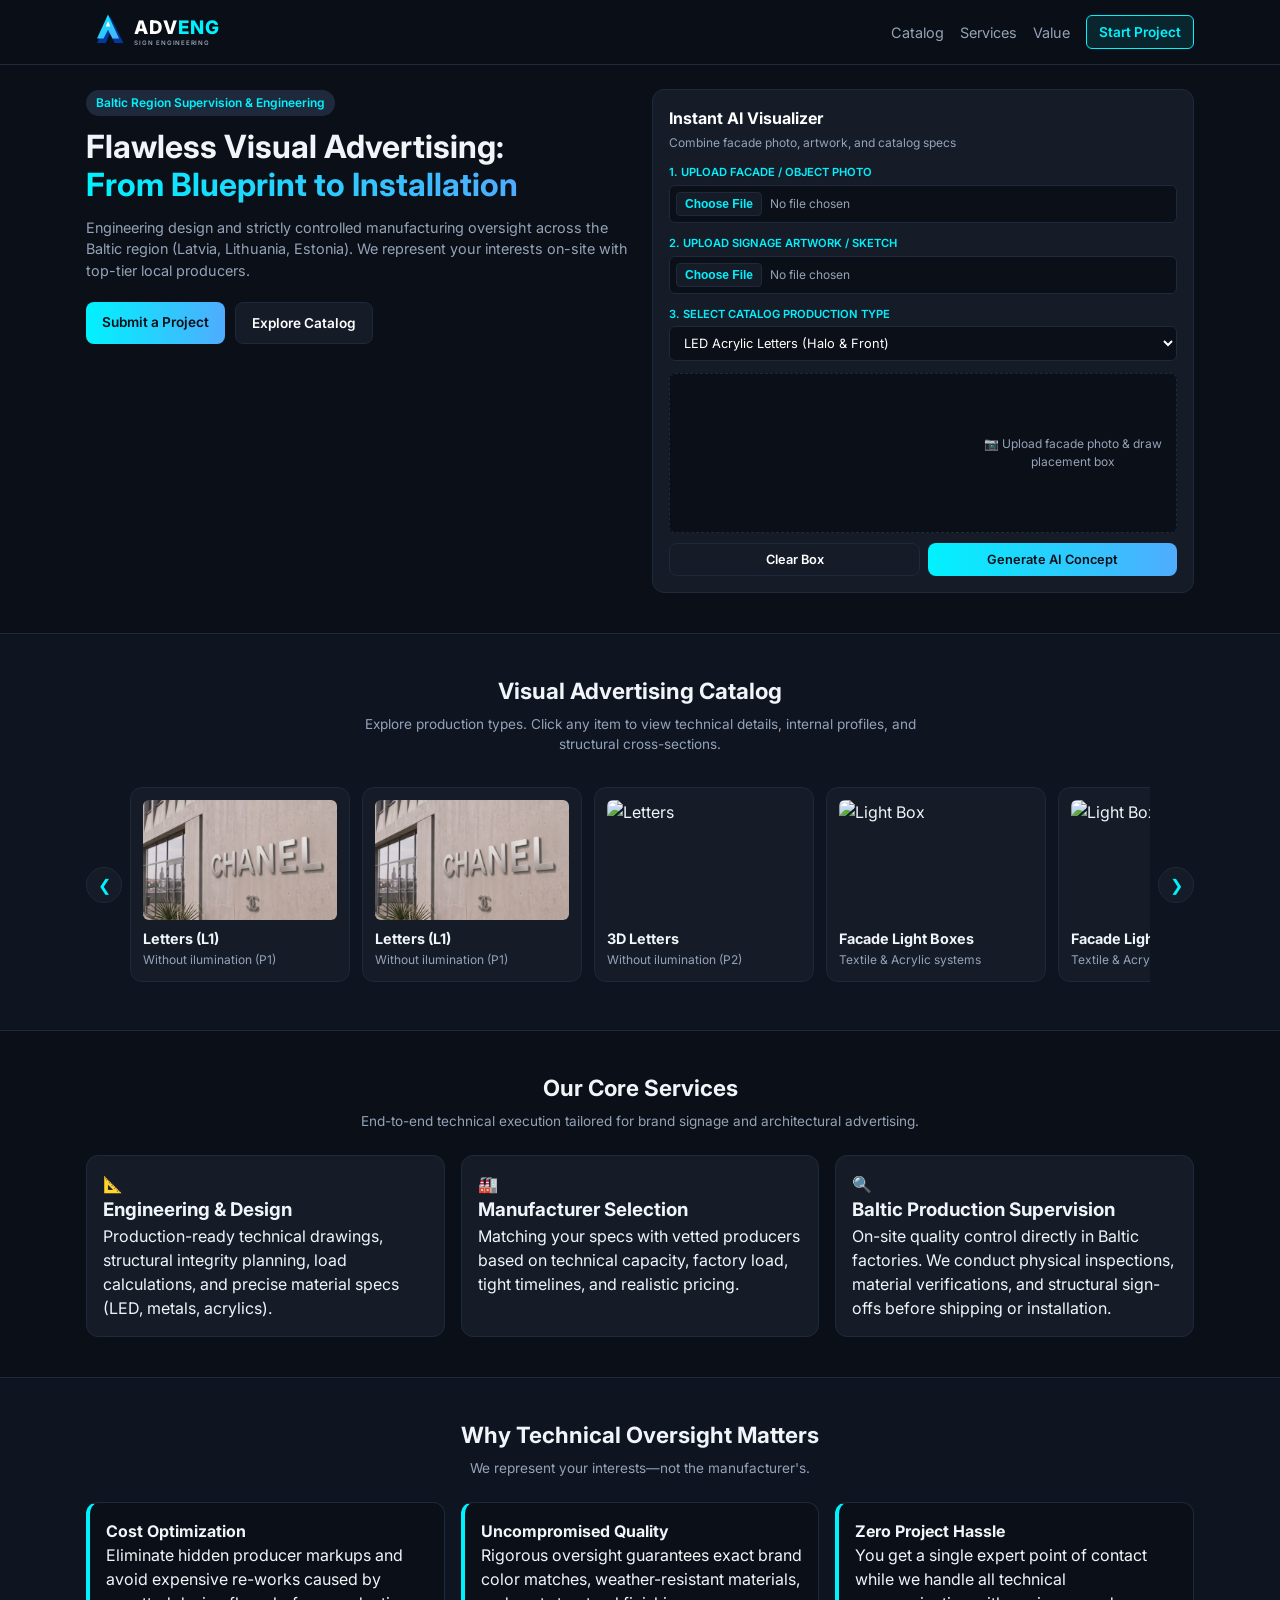
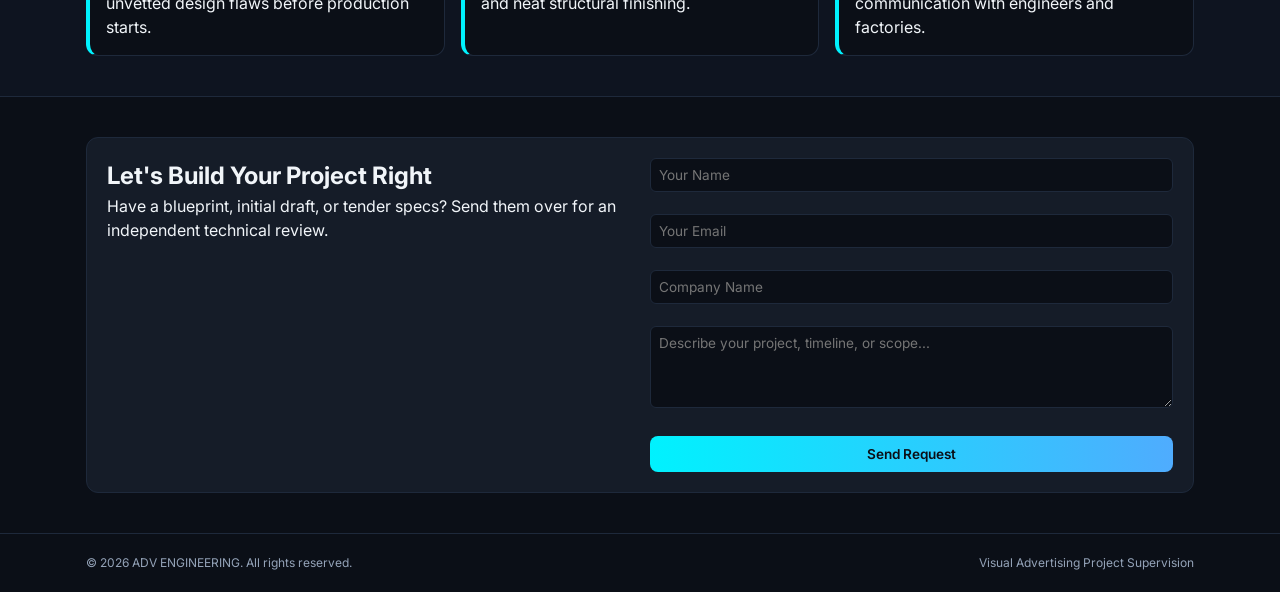
==== index.html @ 8a70a145 "Update index.html" ====
<!DOCTYPE html>
<html lang="en">
<head>
    <meta charset="UTF-8">
    <meta name="viewport" content="width=device-width, initial-scale=1.0">
    <title>Visual Advertising Engineering & Supervision</title>
    <link rel="stylesheet" href="style.css">
    <link rel="preconnect" href="https://fonts.googleapis.com">
    <link rel="preconnect" href="https://fonts.gstatic.com" crossorigin>
    <link href="https://fonts.googleapis.com/css2?family=Inter:wght@300;400;600;700&display=swap" rel="stylesheet">
</head>
<body>

    <!-- Navigation -->
    <nav class="navbar">
        <div class="container nav-container">
            
        <!-- logo --------------------------------------------------------------->    
<a href="#" class="logo-wrapper">
    <svg class="site-logo" viewBox="0 0 240 40" fill="none" xmlns="http://www.w3.org/2000/svg">
        <g class="logo-icon" transform="translate(4, 2)">
            <path d="M18 4L30 28H22L18 19L14 28H6L18 4Z" fill="#0055FF" opacity="0.6"/>
            <path d="M16 2L26 24H20L16 16L12 24H6L16 2Z" fill="url(#iso-grad)"/>
            <polygon points="16,8 18,13 14,13" fill="#FFFFFF"/>
        </g>
        <text x="44" y="22" fill="#FFFFFF" font-family="'Inter', sans-serif" font-weight="800" font-size="17" letter-spacing="1">
            ADV<tspan fill="#00F2FE">ENG</tspan>
        </text>
        <text x="44" y="32" fill="#94A3B8" font-family="'Inter', sans-serif" font-weight="600" font-size="5.6" letter-spacing="0.7">
            SIGN ENGINEERING
        </text>
        <defs>
            <linearGradient id="iso-grad" x1="6" y1="2" x2="26" y2="24" gradientUnits="userSpaceOnUse">
                <stop stop-color="#00F2FE"/>
                <stop offset="1" stop-color="#4FACFE"/>
            </linearGradient>
        </defs>
    </svg>
</a>

         <!-- logo --------------------------------------------------------------->        
            
            <ul class="nav-links">
                <li><a href="#catalog">Catalog</a></li>
                <li><a href="#services">Services</a></li>
                <li><a href="#value">Value</a></li>
                <li><a href="#contact" class="nav-btn">Start Project</a></li>
            </ul>
        </div>
    </nav>

    <!-- Hero Section -->
    <header class="hero">
        <div class="container hero-grid">
            <div class="hero-text">
                <span class="badge">Baltic Region Supervision & Engineering</span>
                <h1>Flawless Visual Advertising:<br><span>From Blueprint to Installation</span></h1>
                <p>Engineering design and strictly controlled manufacturing oversight across the Baltic region (Latvia, Lithuania, Estonia). We represent your interests on-site with top-tier local producers.</p>
                <div class="hero-actions">
                    <a href="#contact" class="btn btn-primary">Submit a Project</a>
                    <a href="#catalog" class="btn btn-secondary">Explore Catalog</a>
                </div>
            </div>

            <!-- AI VISUALIZATION BLOCK -->
            <div id="ai-generator" class="hero-ai-box">
                <div class="ai-box-header">
                    <h3>Instant AI Visualizer</h3>
                    <p>Combine facade photo, artwork, and catalog specs</p>
                </div>

                <div class="form-group">
                    <label>1. Upload Facade / Object Photo</label>
                    <input type="file" id="facadeInput" accept="image/*">
                </div>

                <div class="form-group">
                    <label>2. Upload Signage Artwork / Sketch</label>
                    <input type="file" id="artworkInput" accept="image/*">
                </div>

                <div class="form-group">
                    <label>3. Select Catalog Production Type</label>
                    <select id="signageTypeSelect" class="form-control">
                        <option value="LED Acrylic Letters (Halo & Front illuminated)">LED Acrylic Letters (Halo & Front)</option>
                        <option value="Pylon & Totem Signage (Heavy-duty outdoor steel structure)">Architectural Pylons & Totems</option>
                        <option value="Facade Light Boxes (Textile tension & Acrylic systems)">Facade Light Boxes</option>
                        <option value="Retail Branding & Premium Indoor Displays">Retail Branding Displays</option>
                    </select>
                </div>

                <div class="canvas-wrapper">
                    <canvas id="facadeCanvas"></canvas>
                    <div id="canvasPlaceholder" class="placeholder-text">
                        <span>📷 Upload facade photo & draw placement box</span>
                    </div>
                </div>

                <div class="canvas-actions">
                    <button class="btn btn-secondary btn-sm" onclick="clearCanvas()">Clear Box</button>
                    <button id="generateBtn" class="btn btn-primary btn-sm" onclick="generateVisualization()">Generate AI Concept</button>
                </div>
            </div>
        </div>
    </header>

    <!-- Modal for AI result preview -->
    <div id="aiResultModal" class="modal">
        <div class="modal-content" style="max-width: 600px; text-align: center;">
            <span class="close-modal" onclick="closeAiModal()">&times;</span>
            <h3>Generated AI Signage Concept</h3>
            <div class="modal-img-area" style="height: 320px; margin: 15px 0;">
                <img id="resultImage" src="" alt="AI Concept">
            </div>
            <div class="hero-actions" style="justify-content: center;">
                <a id="downloadBtn" href="#" download="signage-concept.png" class="btn btn-secondary">Download Image</a>
                <a href="#contact" class="btn btn-primary" onclick="closeAiModal()">Request Quote</a>
            </div>
        </div>
    </div>

    <!-- Catalog Section -->
    <section id="catalog" class="catalog-section">
        <div class="container">
            <div class="section-header">
                <h2>Visual Advertising Catalog</h2>
                <p>Explore production types. Click any item to view technical details, internal profiles, and structural cross-sections.</p>
            </div>

            <div class="catalog-carousel-wrapper">
                <button class="carousel-btn prev-btn" onclick="moveCatalog(-1)">&#10094;</button>
                
                <div class="catalog-track-container">
                    <div class="catalog-track" id="catalogTrack">
                        
 <!--L1_------------------------------->

                   <div class="catalog-card" onclick="openModal('Flat Letters', 'Paint coated aluminium/ stainless steel', 'prof/L1.svg', 'Details: Anodized aluminum snap frames, back-lit LED curtains with optical lenses, high-durability UV-printed backlits textiles.', 'prof/L1.glb')">
                            <div class="catalog-img-box">
                                <img src="prof/L1.webp" alt="Light Box">
                            </div>
                            <h3>Letters (L1)</h3>
                            <p>Without ilumination (P1)</p>
                        </div>
 <!--L2----------------------------->
<div class="catalog-card" onclick="openModal('3D letters', 'prof/L2.svg', '1.5..2mm aluminum/stainless steel front, 0.5..1.5mm sides, mounting angles', 'prof/L1.svg.', 'prof/L1.glb')">
                            <div class="catalog-img-box">
                                <img src="prof/L1.webp" alt="Light Box">
                            </div>
                            <h3>Letters (L1)</h3>
                            <p>Without ilumination (P1)</p>
                        </div>




                        <div class="catalog-card" onclick="openModal('3D letters', 'prof/L2.svg', '1.5..2mm aluminum/stainless steel front, 0.5..1.5mm sides, mounting angles.', 'prof/L2.">
                            <div class="catalog-img-box">
                                <img src="prof/L2" alt="Letters">
                            </div>
                            <h3>3D Letters</h3>
                            <p>Without ilumination (P2)</p>
                        </div>
 <!--L3------------------------------>

                        <div class="catalog-card" onclick="openModal('3D Backlit Letters', 'Aluminum/stainless steel front 1.5..2mm, sides 0.5..1.5mm, clear acrylic back 8mm, distancers.', .', 'https://images.unsplash.com/photo-1541888946425-d0fbb18f86f6?auto=format&fit=crop&w=600&q=80', 'Details: Anodized aluminum snap frames, back-lit LED curtains with optical lenses, high-durability UV-printed backlits textiles.', 'https://modelviewer.dev/shared-assets/models/NeilArmstrong.glb')">
                            <div class="catalog-img-box">
                                <img src="https://images.unsplash.com/photo-1541888946425-d0fbb18f86f6?auto=format&fit=crop&w=600&q=80" alt="Light Box">
                            </div>
                            <h3>Facade Light Boxes</h3>
                            <p>Textile & Acrylic systems</p>
                        </div>

 <!--L4------------------------------>
  <div class="catalog-card" onclick="openModal('Facade Light Boxes', 'Slim profile outdoor light boxes with seamless fabric tension.', 'https://images.unsplash.com/photo-1541888946425-d0fbb18f86f6?auto=format&fit=crop&w=600&q=80', 'Details: Anodized aluminum snap frames, back-lit LED curtains with optical lenses, high-durability UV-printed backlits textiles.', 'https://modelviewer.dev/shared-assets/models/NeilArmstrong.glb')">
                            <div class="catalog-img-box">
                                <img src="https://images.unsplash.com/photo-1541888946425-d0fbb18f86f6?auto=format&fit=crop&w=600&q=80" alt="Light Box">
                            </div>
                            <h3>Facade Light Boxes</h3>
                            <p>Textile & Acrylic systems</p>
                        </div>

 <!--P5------------------------------>
  <div class="catalog-card" onclick="openModal('Facade Light Boxes', 'Slim profile outdoor light boxes with seamless fabric tension.', 'https://images.unsplash.com/photo-1541888946425-d0fbb18f86f6?auto=format&fit=crop&w=600&q=80', 'Details: Anodized aluminum snap frames, back-lit LED curtains with optical lenses, high-durability UV-printed backlits textiles.', 'https://modelviewer.dev/shared-assets/models/NeilArmstrong.glb')">
                            <div class="catalog-img-box">
                                <img src="https://images.unsplash.com/photo-1541888946425-d0fbb18f86f6?auto=format&fit=crop&w=600&q=80" alt="Light Box">
                            </div>
                            <h3>Facade Light Boxes</h3>
                            <p>Textile & Acrylic systems</p>
                        </div>

 <!--P6------------------------------>
  <div class="catalog-card" onclick="openModal('Facade Light Boxes', 'Slim profile outdoor light boxes with seamless fabric tension.', 'https://images.unsplash.com/photo-1541888946425-d0fbb18f86f6?auto=format&fit=crop&w=600&q=80', 'Details: Anodized aluminum snap frames, back-lit LED curtains with optical lenses, high-durability UV-printed backlits textiles.', 'https://modelviewer.dev/shared-assets/models/NeilArmstrong.glb')">
                            <div class="catalog-img-box">
                                <img src="https://images.unsplash.com/photo-1541888946425-d0fbb18f86f6?auto=format&fit=crop&w=600&q=80" alt="Light Box">
                            </div>
                            <h3>Facade Light Boxes</h3>
                            <p>Textile & Acrylic systems</p>
                        </div>

 <!--P7----------------------------->
  <div class="catalog-card" onclick="openModal('Facade Light Boxes', 'Slim profile outdoor light boxes with seamless fabric tension.', 'https://images.unsplash.com/photo-1541888946425-d0fbb18f86f6?auto=format&fit=crop&w=600&q=80', 'Details: Anodized aluminum snap frames, back-lit LED curtains with optical lenses, high-durability UV-printed backlits textiles.', 'https://modelviewer.dev/shared-assets/models/NeilArmstrong.glb')">
                            <div class="catalog-img-box">
                                <img src="https://images.unsplash.com/photo-1541888946425-d0fbb18f86f6?auto=format&fit=crop&w=600&q=80" alt="Light Box">
                            </div>
                            <h3>Facade Light Boxes</h3>
                            <p>Textile & Acrylic systems</p>
                        </div>
 <!--B1------------------------------>
  <div class="catalog-card" onclick="openModal('Facade Light Boxes', 'Slim profile outdoor light boxes with seamless fabric tension.', 'https://images.unsplash.com/photo-1541888946425-d0fbb18f86f6?auto=format&fit=crop&w=600&q=80', 'Details: Anodized aluminum snap frames, back-lit LED curtains with optical lenses, high-durability UV-printed backlits textiles.', 'https://modelviewer.dev/shared-assets/models/NeilArmstrong.glb')">
                            <div class="catalog-img-box">
                                <img src="https://images.unsplash.com/photo-1541888946425-d0fbb18f86f6?auto=format&fit=crop&w=600&q=80" alt="Light Box">
                            </div>
                            <h3>Facade Light Boxes</h3>
                            <p>Textile & Acrylic systems</p>
                        </div>
 <!--B2------------------------------->


 <!--B3------------------------------->

 <!--B4------------------------------>


 <!--T1------------------------------->
  <div class="catalog-card" onclick="openModal('Facade Light Boxes', 'Slim profile outdoor light boxes with seamless fabric tension.', 'https://images.unsplash.com/photo-1541888946425-d0fbb18f86f6?auto=format&fit=crop&w=600&q=80', 'Details: Anodized aluminum snap frames, back-lit LED curtains with optical lenses, high-durability UV-printed backlits textiles.', 'https://modelviewer.dev/shared-assets/models/NeilArmstrong.glb')">
                            <div class="catalog-img-box">
                                <img src="https://images.unsplash.com/photo-1541888946425-d0fbb18f86f6?auto=format&fit=crop&w=600&q=80" alt="Light Box">
                            </div>
                            <h3>Facade Light Boxes</h3>
                            <p>Textile & Acrylic systems</p>
                        </div>
 <!--T2------------------------------>

 <!--T3------------------------------>




                    </div>
                </div>

                <button class="carousel-btn next-btn" onclick="moveCatalog(1)">&#10095;</button>
            </div>
        </div>
    </section>

    <!-- Modal for Catalog Specifications --
    <div id="catalogModal" class="modal">
        <div class="modal-content">
            <span class="close-modal" onclick="closeModal()">&times;</span>
            
            <div class="modal-grid">
                <div class="modal-img-area">
                    <img id="modalImg" src="" alt="Technical Section">
                    <span class="modal-badge">Technical Cross-Section & Spec</span>
                </div>
                <div class="modal-info-area">
                    <h3 id="modalTitle">Title</h3>
                    <p id="modalSubtitle" class="modal-sub">Subtitle</p>
                    <hr class="modal-divider">
                    <h4>Engineering Specifications:</h4>
                    <p id="modalDescription">Description text...</p>
                    
                    <div class="modal-action-buttons">
                        <a href="#contact" class="btn btn-primary" onclick="closeModal()">Request Similar Project</a>
                        <a id="modal3dBtn" href="#" target="_blank" class="btn btn-secondary btn-3d">3D View 3D Model</a>
                        <button class="btn btn-secondary" onclick="useInVisualizer()">⚡ Use in Visualizer</button>
                    </div>
                </div>
            </div>
        </div>
    </div>
    
<!-- Modal for Catalog Specifications -->
    <div id="catalogModal" class="modal">
        <div class="modal-content">
            <span class="close-modal" onclick="closeModal()">&times;</span>
            
            <div class="modal-grid">
         <div class="modal-img-area">
    <!-- 2D Rasējums -->
    <img id="modalImg" src="" alt="Technical Section">
    
    <!-- 3D Skatītājs (Iframe) - sākumā paslēpts -->
    <iframe id="modal3dViewer" src="" frameborder="0"></iframe>

    <!-- Pārslēgšanās poga -->
    <button id="modalToggleViewBtn" class="modal-img-btn" onclick="toggleView()">3D View</button>
</div>
                <div class="modal-info-area">
                    <h3 id="modalTitle">Title</h3>
                    <p id="modalSubtitle" class="modal-sub">Subtitle</p>
                    <hr class="modal-divider">
                    <h4>Engineering Specifications:</h4>
                    <p id="modalDescription">Description text...</p>
                    
                    <div class="modal-action-buttons">
                        <a href="#contact" class="btn btn-primary" onclick="closeModal()">Request Similar Project</a>
                        <!-- Vecā 3D View poga no šejienes ir izdzēsta -->
                        <button class="btn btn-secondary" onclick="useInVisualizer()">⚡ Use in Visualizer</button>
                    </div>
                </div>
            </div>
        </div>
    </div>

    

    <!-- Services Section -->
    <section id="services" class="services">
        <div class="container">
            <div class="section-header">
                <h2>Our Core Services</h2>
                <p>End-to-end technical execution tailored for brand signage and architectural advertising.</p>
            </div>
            <div class="grid">
                <div class="card">
                    <div class="card-icon">📐</div>
                    <h3>Engineering & Design</h3>
                    <p>Production-ready technical drawings, structural integrity planning, load calculations, and precise material specs (LED, metals, acrylics).</p>
                </div>
                <div class="card">
                    <div class="card-icon">🏭</div>
                    <h3>Manufacturer Selection</h3>
                    <p>Matching your specs with vetted producers based on technical capacity, factory load, tight timelines, and realistic pricing.</p>
                </div>
                <div class="card">
                    <div class="card-icon">🔍</div>
                    <h3>Baltic Production Supervision</h3>
                    <p>On-site quality control directly in Baltic factories. We conduct physical inspections, material verifications, and structural sign-offs before shipping or installation.</p>
                </div>
            </div>
        </div>
    </section>

    <!-- Value Section -->
    <section id="value" class="value">
        <div class="container">
            <div class="section-header">
                <h2>Why Technical Oversight Matters</h2>
                <p>We represent your interests—not the manufacturer's.</p>
            </div>
            <div class="value-grid">
                <div class="value-card">
                    <h4>Cost Optimization</h4>
                    <p>Eliminate hidden producer markups and avoid expensive re-works caused by unvetted design flaws before production starts.</p>
                </div>
                <div class="value-card">
                    <h4>Uncompromised Quality</h4>
                    <p>Rigorous oversight guarantees exact brand color matches, weather-resistant materials, and neat structural finishing.</p>
                </div>
                <div class="value-card">
                    <h4>Zero Project Hassle</h4>
                    <p>You get a single expert point of contact while we handle all technical communication with engineers and factories.</p>
                </div>
            </div>
        </div>
    </section>

    <!-- Contact Section -->
    <section id="contact" class="contact">
        <div class="container">
            <div class="contact-box">
                <div class="contact-info">
                    <h2>Let's Build Your Project Right</h2>
                    <p>Have a blueprint, initial draft, or tender specs? Send them over for an independent technical review.</p>
                </div>
                <form action="https://formspree.io/f/YOUR_FORM_ID" method="POST" class="form">
                    <div class="form-group">
                        <input type="text" name="name" placeholder="Your Name" required>
                    </div>
                    <div class="form-group">
                        <input type="email" name="email" placeholder="Your Email" required>
                    </div>
                    <div class="form-group">
                        <input type="text" name="company" placeholder="Company Name">
                    </div>
                    <div class="form-group">
                        <textarea name="message" rows="4" placeholder="Describe your project, timeline, or scope..." required></textarea>
                    </div>
                    <button type="submit" class="btn btn-primary btn-full">Send Request</button>
                </form>
            </div>
        </div>
    </section>

    <footer>
        <div class="container footer-content">
            <p>&copy; 2026 ADV ENGINEERING. All rights reserved.</p>
            <p>Visual Advertising Project Supervision</p>
        </div>
    </footer>

    <script src="script.js"></script>
</body>
</html>
---- style.css ----
:root {
    --bg-main: #0b0f17;
    --bg-card: #151c28;
    --bg-light: #f8fafc;
    --accent: #00f2fe;
    --accent-hover: #4facfe;
    --text-main: #f1f5f9;
    --text-muted: #94a3b8;
    --border: #1e293b;
    --radius: 12px;
}

/* 1. Droša globālā bāze pret pārtēriņu */
*, *::before, *::after {
    margin: 0;
    padding: 0;
    box-sizing: border-box;
    font-family: 'Inter', -apple-system, sans-serif;
}

html, body {
    width: 100%;
    max-width: 100vw;
    overflow-x: hidden;
    background-color: var(--bg-main);
    color: var(--text-main);
    line-height: 1.5;
}

.container {
    width: 100%;
    max-width: 1140px;
    margin: 0 auto;
    padding: 0 16px;
    box-sizing: border-box;
}

/* 2. Navigācija */
/* Navigācija (Droša pret izspiešanu) */
.navbar {
    background: rgba(11, 15, 23, 0.95);
    backdrop-filter: blur(10px);
    position: sticky;
    top: 0;
    z-index: 100;
    border-bottom: 1px solid var(--border);
    padding: 10px 0;
    width: 100%;
    box-sizing: border-box;
}

.nav-container {
    display: flex;
    justify-content: space-between;
    align-items: center;
    gap: 8px;
    width: 100%;
    box-sizing: border-box;
}

.logo-wrapper {
    display: flex;
    align-items: center;
    text-decoration: none;
    min-width: 0; /* Neļauj bērnu SVG izspiest rāmi */
    flex-shrink: 1;
}

/* Pamatstils datoram (palielināts) */
.site-logo {
    height: 44px; /* Palielināts datora versijai */
    max-width: 100%;
    width: auto;
    display: block;
}

/* Navigācijas saites un poga */
.nav-links {
    display: flex;
    list-style: none;
    align-items: center;
    gap: 16px;
    flex-shrink: 0;
}

.nav-links a {
    color: var(--text-muted);
    text-decoration: none;
    font-size: 0.9rem;
}

.nav-links .nav-btn {
    background: rgba(0, 242, 254, 0.1);
    color: var(--accent);
    padding: 6px 12px;
    border-radius: 6px;
    border: 1px solid var(--accent);
    white-space: nowrap;
    font-weight: 600;
    font-size: 0.85rem;
    display: inline-block;
}

/* MOBILĀS VERSIJAS PIELĀGOJUMS NAVIGĀCIJAI (Zem 900px) */
@media (max-width: 900px) {
    .site-logo {
        height: 38px;
    }
    .nav-links a:not(.nav-btn) {
        display: none; 
    }
}

.nav-links {
    display: flex;
    list-style: none;
    align-items: center;
    gap: 16px;
}

.nav-links a {
    color: var(--text-muted);
    text-decoration: none;
    font-size: 0.9rem;
}

.nav-links .nav-btn {
    background: rgba(0, 242, 254, 0.1);
    color: var(--accent);
    padding: 6px 12px;
    border-radius: 6px;
    border: 1px solid var(--accent);
    white-space: nowrap;
    font-weight: 600;
    font-size: 0.85rem;
}

/* 3. Hero Sekcija */
.hero {
    padding: 24px 0 40px;
    width: 100%;
}

.hero-grid {
    display: grid;
    grid-template-columns: 1fr 1fr;
    gap: 24px;
    width: 100%;
}

.badge {
    background: var(--border);
    color: var(--accent);
    padding: 4px 10px;
    border-radius: 20px;
    font-size: 0.75rem;
    font-weight: 600;
    display: inline-block;
    margin-bottom: 12px;
    max-width: 100%;
    word-break: break-word;
}

.hero-text {
    width: 100%;
    min-width: 0;
}

.hero-text h1 {
    font-size: 2rem;
    line-height: 1.2;
    font-weight: 700;
    margin-bottom: 12px;
    word-wrap: break-word;
}

.hero-text h1 span {
    background: linear-gradient(90deg, #00f2fe 0%, #4facfe 100%);
    -webkit-background-clip: text;
    -webkit-text-fill-color: transparent;
}

.hero-text p {
    font-size: 0.9rem;
    color: var(--text-muted);
    margin-bottom: 20px;
    word-wrap: break-word;
}

.hero-actions {
    display: flex;
    gap: 10px;
    flex-wrap: wrap;
    width: 100%;
}

.btn {
    padding: 10px 16px;
    border-radius: 8px;
    font-weight: 600;
    text-decoration: none;
    cursor: pointer;
    border: none;
    text-align: center;
    font-size: 0.85rem;
    box-sizing: border-box;
}

.btn-sm {
    padding: 8px 12px;
    font-size: 0.8rem;
}

.btn-primary {
    background: linear-gradient(90deg, #00f2fe 0%, #4facfe 100%);
    color: var(--bg-main);
}

.btn-secondary {
    background: var(--bg-card);
    color: #fff;
    border: 1px solid var(--border);
}

/* 4. AI Visualizer Bloks */
.hero-ai-box {
    background: var(--bg-card);
    border: 1px solid var(--border);
    border-radius: var(--radius);
    padding: 16px;
    width: 100%;
    min-width: 0;
    box-sizing: border-box;
}

.ai-box-header h3 {
    font-size: 1rem;
    margin-bottom: 4px;
    color: #fff;
}

.ai-box-header p {
    font-size: 0.75rem;
    color: var(--text-muted);
    margin-bottom: 12px;
}

.form-group {
    margin-bottom: 12px;
    width: 100%;
}

.form-group label {
    display: block;
    font-size: 0.7rem;
    text-transform: uppercase;
    color: var(--accent);
    margin-bottom: 4px;
    font-weight: 600;
}

.form-control, .form-group select {
    width: 100%;
    padding: 8px 10px;
    background: var(--bg-main);
    border: 1px solid var(--border);
    border-radius: 6px;
    color: #fff;
    font-size: 0.8rem;
    box-sizing: border-box;
}

.form-group input[type="file"] {
    width: 100%;
    padding: 6px;
    background: var(--bg-main);
    border: 1px solid var(--border);
    border-radius: 6px;
    color: var(--text-muted);
    font-size: 0.75rem;
    box-sizing: border-box;
}

.form-group input[type="file"]::file-selector-button {
    background: var(--bg-card);
    color: var(--accent);
    border: 1px solid var(--border);
    padding: 4px 8px;
    border-radius: 4px;
    cursor: pointer;
    font-size: 0.75rem;
    font-weight: 600;
    margin-right: 8px;
}

.canvas-wrapper {
    width: 100%;
    height: 160px;
    background: var(--bg-main);
    border: 1px dashed var(--border);
    border-radius: 6px;
    position: relative;
    overflow: hidden;
    display: flex;
    align-items: center;
    justify-content: center;
    margin-top: 8px;
}

#facadeCanvas {
    max-width: 100%;
    max-height: 100%;
}

.placeholder-text {
    color: var(--text-muted);
    font-size: 0.75rem;
    text-align: center;
    padding: 8px;
}

.canvas-actions {
    display: flex;
    justify-content: space-between;
    gap: 8px;
    margin-top: 10px;
    width: 100%;
}

.canvas-actions .btn {
    flex: 1;
}

/* 5. Katalogu Sekcija */
.catalog-section {
    padding: 40px 0;
    background: #0e1420;
    border-top: 1px solid var(--border);
    border-bottom: 1px solid var(--border);
    width: 100%;
}

.catalog-carousel-wrapper {
    position: relative;
    display: flex;
    align-items: center;
    width: 100%;
}

.catalog-track-container {
    overflow-x: auto;
    scroll-behavior: smooth;
    -webkit-overflow-scrolling: touch;
    width: 100%;
    padding: 8px 0;
}

.catalog-track-container::-webkit-scrollbar {
    display: none;
}

.catalog-track {
    display: flex;
    gap: 12px;
    width: max-content;
    transition: transform 0.4s ease-in-out;
}

.catalog-card {
    width: 220px;
    min-width: 220px;
    background: var(--bg-card);
    border: 1px solid var(--border);
    border-radius: var(--radius);
    padding: 12px;
    box-sizing: border-box;
    cursor: pointer;
}

.catalog-img-box {
    width: 100%;
    height: 120px;
    border-radius: 6px;
    overflow: hidden;
    margin-bottom: 8px;
}

.catalog-img-box img {
    width: 100%;
    height: 100%;
    object-fit: cover;
}

.catalog-card h3 {
    font-size: 0.9rem;
    margin-bottom: 2px;
}

.catalog-card p {
    color: var(--text-muted);
    font-size: 0.75rem;
}

.carousel-btn {
    background: var(--bg-card);
    color: var(--accent);
    border: 1px solid var(--border);
    width: 36px;
    height: 36px;
    border-radius: 50%;
    font-size: 1rem;
    cursor: pointer;
    flex-shrink: 0;
    display: flex;
    align-items: center;
    justify-content: center;
}

.prev-btn { margin-right: 8px; }
.next-btn { margin-left: 8px; }

/* 6. Modālie Logi (Palielināts izmērs) *
.modal {
    display: none;
    position: fixed;
    z-index: 1000;
    left: 0;
    top: 0;
    width: 100%;
    height: 100%;
    background-color: rgba(11, 15, 23, 0.9);
    backdrop-filter: blur(8px);
    align-items: center;
    justify-content: center;
    padding: 16px;
}

.modal-content {
    background: var(--bg-card);
    border: 1px solid var(--border);
    border-radius: var(--radius);
    max-width: 1100px;
    width: 95%;
    max-height: 90vh;
    overflow-y: auto;
    padding: 32px;
    position: relative;
    box-sizing: border-box;
}

.close-modal {
    position: absolute;
    top: 14px;
    right: 18px;
    font-size: 2rem;
    color: var(--text-muted);
    cursor: pointer;
}

.modal-grid {
    display: grid;
    grid-template-columns: 1.1fr 0.9fr;
    gap: 32px;
    align-items: center;
}

.modal-img-area {
    position: relative;
    border-radius: var(--radius);
    overflow: hidden;
    border: 1px solid var(--border);
    height: 380px;
    width: 100%;
}

.modal-img-area img {
    width: 100%;
    height: 100%;
    object-fit: cover;
}

.modal-badge {
    position: absolute;
    bottom: 12px;
    left: 12px;
    background: rgba(11, 15, 23, 0.9);
    color: var(--accent);
    padding: 6px 12px;
    border-radius: 4px;
    font-size: 0.75rem;
    font-family: monospace;
    border: 1px solid var(--border);
}

.modal-info-area h3 { font-size: 1.6rem; margin-bottom: 6px; }
.modal-sub { color: var(--accent); font-size: 0.95rem; margin-bottom: 16px; }
.modal-divider { border: none; height: 1px; background: var(--border); margin: 16px 0; }
.modal-info-area p#modalDescription { color: var(--text-muted); font-size: 0.9rem; line-height: 1.6; }

.modal-action-buttons {
    display: flex;
    flex-wrap: wrap;
    gap: 10px;
    margin-top: 24px;
}

.btn-3d {
    border-color: #00f2fe;
    color: #00f2fe;
}
/* 6. Modālie Logi (Palielināts izmērs) */
.modal {
    display: none;
    position: fixed;
    z-index: 1000;
    left: 0;
    top: 0;
    width: 100%;
    height: 100%;
    background-color: rgba(11, 15, 23, 0.9);
    backdrop-filter: blur(8px);
    align-items: center;
    justify-content: center;
    padding: 16px;
}

.modal-content {
    background: var(--bg-card);
    border: 1px solid var(--border);
    border-radius: var(--radius);
    max-width: 1100px;
    width: 95%;
    max-height: 90vh;
    overflow-y: auto;
    padding: 32px;
    position: relative;
    box-sizing: border-box;
}

.close-modal {
    position: absolute;
    top: 14px;
    right: 18px;
    font-size: 2rem;
    color: var(--text-muted);
    cursor: pointer;
    z-index: 20; /* Nodrošina, ka X poga ir virs rasējuma un 3D loga */
    line-height: 1; /* Noņem lieko neredzamo augstumu burtam */
}

.modal-grid {
    display: grid;
    grid-template-columns: 1.1fr 0.9fr;
    gap: 32px;
    align-items: center;
}

.modal-img-area {
    position: relative;
    border-radius: var(--radius);
    background: var(--bg-main);
    border: 1px solid var(--border);
    width: 100%;
    aspect-ratio: 140 / 100;
    height: auto; 
    padding: 4px; /* Samazināta maliņa */
    display: flex;
    align-items: center;
    justify-content: center;
    box-sizing: border-box;
    overflow: hidden;
}

.modal-img-area img {
    width: 100%;
    height: 100%;
    object-fit: contain;
}
#modal3dViewer {
    position: absolute;
    top: 0;
    left: 0;
    width: 100%;
    height: 100%;
    border: none;
    display: none; /* Sākumā slēpts */
    z-index: 5;
    background: var(--bg-main);
}

/* Nodrošinām, ka poga vienmēr atrodas virs 3D modeļa, lai to var nospiest */
.modal-img-btn {
    z-index: 10;
}


/* Jaunā 3D View poga rasējuma stūrī (kā saite) */
.modal-img-btn {
    position: absolute;
    bottom: 8px;
    right: 8px;
    background: var(--bg-main); /* 100% ciets, necaurspīdīgs fons */
    color: var(--accent);
    padding: 6px 14px;
    border-radius: 6px;
    font-size: 0.8rem;
    font-weight: 600;
    font-family: inherit;
    border: 1px solid var(--accent);
    cursor: pointer;
    transition: all 0.3s ease;
    text-decoration: none;
    display: inline-block;
}

/* Neona spīdums TIKAI ierīcēm ar peli (Datoriem) */
@media (hover: hover) {
    .modal-img-btn:hover {
        background: var(--bg-main);
        color: #ffffff;
        border-color: #ffffff;
        box-shadow: 0 0 12px rgba(0, 242, 254, 0.6), inset 0 0 6px rgba(0, 242, 254, 0.2); 
        text-shadow: 0 0 8px rgba(0, 242, 254, 0.6);
    }
}

/* Īss pieskāriena efekts Mobilajiem telefoniem (Tikai klikšķa brīdī) */
.modal-img-btn:active {
    background: rgba(0, 242, 254, 0.15);
    border-color: #ffffff;
    color: #ffffff;
    box-shadow: 0 0 8px rgba(0, 242, 254, 0.4);
}

.modal-info-area h3 { 
    font-size: 1.6rem; 
    margin-bottom: 6px; 
}

.modal-sub { 
    color: var(--accent); 
    font-size: 0.95rem; 
    margin-bottom: 16px; 
}

.modal-divider { 
    border: none; 
    height: 1px; 
    background: var(--border); 
    margin: 16px 0; 
}

.modal-info-area p#modalDescription { 
    color: var(--text-muted); 
    font-size: 0.9rem; 
    line-height: 1.6; 
}

.modal-action-buttons {
    display: flex;
    flex-wrap: wrap;
    gap: 10px;
    margin-top: 24px;
}


/* 7. Pārējās Sekcijas & Mobile Responsive Rules */
.services, .value, .contact { padding: 40px 0; width: 100%; }
.value { background: #0e1420; border-top: 1px solid var(--border); border-bottom: 1px solid var(--border); }
.section-header { text-align: center; max-width: 600px; margin: 0 auto 24px; }
.section-header h2 { font-size: 1.4rem; margin-bottom: 6px; }
.section-header p { color: var(--text-muted); font-size: 0.85rem; }

.grid, .value-grid { 
    display: grid; 
    grid-template-columns: repeat(auto-fit, minmax(240px, 1fr)); 
    gap: 16px; 
    width: 100%;
}

.card, .value-card { 
    background: var(--bg-card); 
    padding: 16px; 
    border-radius: var(--radius); 
    border: 1px solid var(--border); 
}

.value-card { background: var(--bg-main); border-left: 4px solid var(--accent); }

.contact-box { 
    background: var(--bg-card); 
    border: 1px solid var(--border); 
    border-radius: var(--radius); 
    padding: 20px; 
    display: grid; 
    grid-template-columns: 1fr 1fr; 
    gap: 20px; 
}

.form { display: flex; flex-direction: column; gap: 10px; width: 100%; }
.form-group input, .form-group textarea { width: 100%; padding: 8px; background: var(--bg-main); border: 1px solid var(--border); border-radius: 6px; color: #fff; font-size: 0.85rem; }

footer { padding: 20px 0; border-top: 1px solid var(--border); color: var(--text-muted); font-size: 0.75rem; }
.footer-content { display: flex; justify-content: space-between; }

@media (max-width: 900px) {
    .nav-links a:not(.nav-btn) { display: none; }
    .hero-grid { grid-template-columns: 1fr; gap: 20px; }
    .hero-text h1 { font-size: 1.5rem; }
    .hero-actions { flex-direction: column; }
    .hero-actions .btn { width: 100%; }
    .carousel-btn { display: none; }
    .modal-grid { grid-template-columns: 1fr; }
    .modal-img-area { height: 200px; }
    .contact-box { grid-template-columns: 1fr; }
    .footer-content { flex-direction: column; gap: 6px; text-align: center; }
    .modal-content {padding: 44px 16px 24px 16px; /* Iedodam 44px atstarpi augšā, lai X poga elpotu */ }
    .close-modal {
        top: 8px;
        right: 12px;}
    .modal-img-area { height: auto; /* Pārliecināmies, ka saglabājas jaunā 140:100 proporcija */}
}
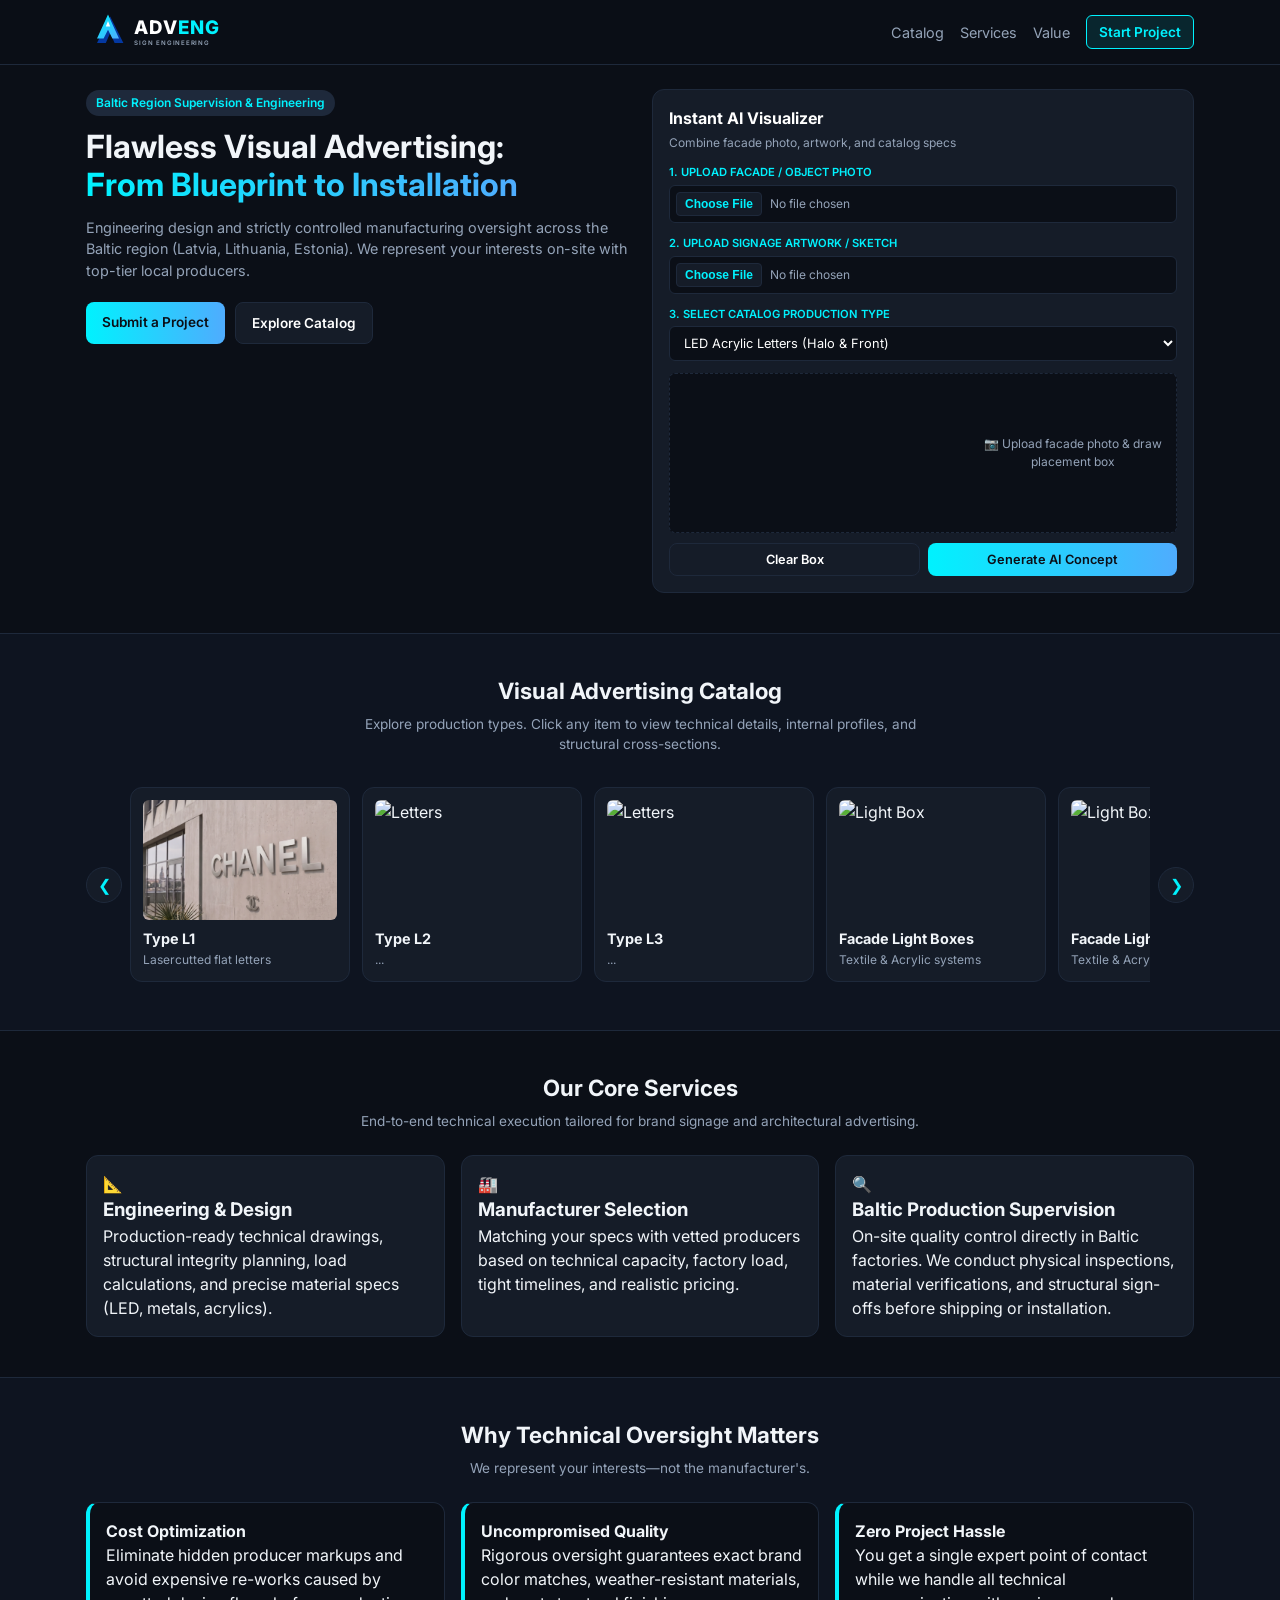
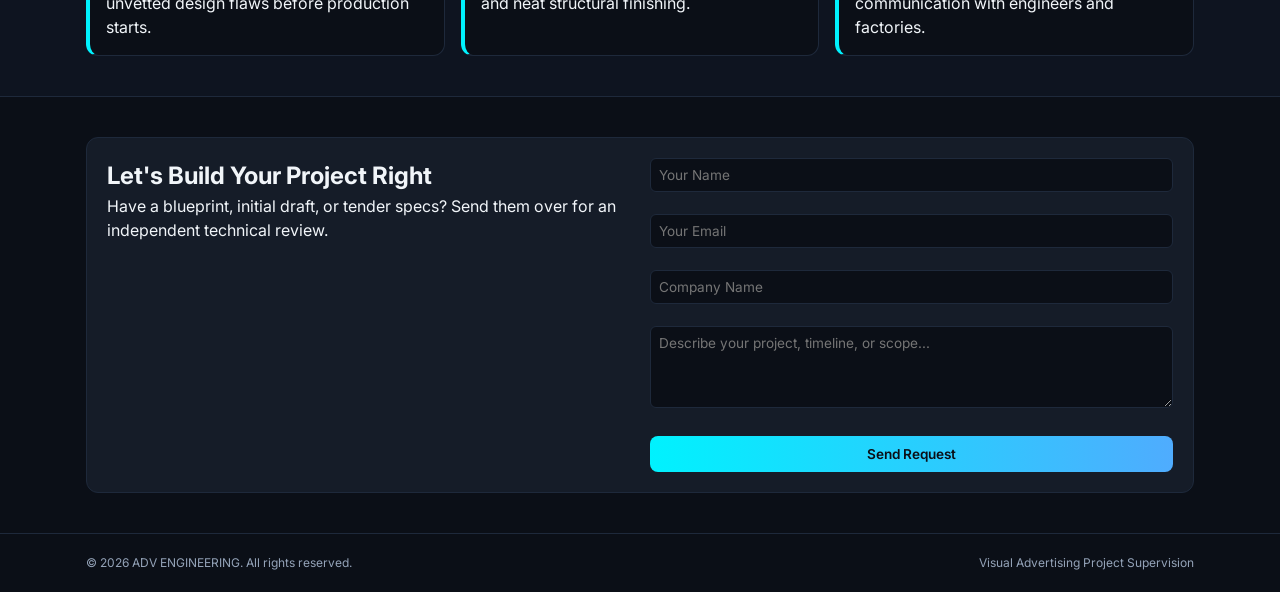
==== commit a3d6107c: "Update index.html" ====
--- a/index.html
+++ b/index.html
@@ -135,43 +135,43 @@
                         
  <!--L1_------------------------------->
 
-                   <div class="catalog-card" onclick="openModal('Flat Letters', 'Paint coated aluminium/ stainless steel', 'prof/L1.svg', 'Details: Anodized aluminum snap frames, back-lit LED curtains with optical lenses, high-durability UV-printed backlits textiles.', 'prof/L1.glb')">
-                            <div class="catalog-img-box">
-                                <img src="prof/L1.webp" alt="Light Box">
-                            </div>
-                            <h3>Letters (L1)</h3>
-                            <p>Without ilumination (P1)</p>
-                        </div>
+                   <div class="catalog-card" onclick="openModal('Type L1', 'Lasercutted flat letters', 'prof/L1.svg', 'Material thickness 3..20mm.', 'prof/L1.glb')">
+                            <div class="catalog-img-box">
+                                <img src="prof/L1.webp" alt="Letters">
+                            </div>
+                            <h3>Type L1</h3>
+                            <p> Lasercutted flat letters</p>
+                        </div>
+
+
  <!--L2----------------------------->
-<div class="catalog-card" onclick="openModal('3D letters', 'prof/L2.svg', '1.5..2mm aluminum/stainless steel front, 0.5..1.5mm sides, mounting angles', 'prof/L1.svg.', 'prof/L1.glb')">
-                            <div class="catalog-img-box">
-                                <img src="prof/L1.webp" alt="Light Box">
-                            </div>
-                            <h3>Letters (L1)</h3>
-                            <p>Without ilumination (P1)</p>
-                        </div>
-
-
-
-
-                        <div class="catalog-card" onclick="openModal('3D letters', 'prof/L2.svg', '1.5..2mm aluminum/stainless steel front, 0.5..1.5mm sides, mounting angles.', 'prof/L2.">
-                            <div class="catalog-img-box">
-                                <img src="prof/L2" alt="Letters">
-                            </div>
-                            <h3>3D Letters</h3>
-                            <p>Without ilumination (P2)</p>
-                        </div>
+
+ <div class="catalog-card" onclick="openModal('Type L2', 'Lasercutted flat letters', 'prof/L2.svg', 'Material thickness 3..20mm.', 'prof/L2.glb')">
+                            <div class="catalog-img-box">
+                                <img src="prof/L2.webp" alt="Letters">
+                            </div>
+                            <h3>Type L2</h3>
+                            <p>...</p>
+                        </div>
+
+
+
+                      
  <!--L3------------------------------>
 
-                        <div class="catalog-card" onclick="openModal('3D Backlit Letters', 'Aluminum/stainless steel front 1.5..2mm, sides 0.5..1.5mm, clear acrylic back 8mm, distancers.', .', 'https://images.unsplash.com/photo-1541888946425-d0fbb18f86f6?auto=format&fit=crop&w=600&q=80', 'Details: Anodized aluminum snap frames, back-lit LED curtains with optical lenses, high-durability UV-printed backlits textiles.', 'https://modelviewer.dev/shared-assets/models/NeilArmstrong.glb')">
-                            <div class="catalog-img-box">
-                                <img src="https://images.unsplash.com/photo-1541888946425-d0fbb18f86f6?auto=format&fit=crop&w=600&q=80" alt="Light Box">
-                            </div>
-                            <h3>Facade Light Boxes</h3>
-                            <p>Textile & Acrylic systems</p>
-                        </div>
-
+
+<div class="catalog-card" onclick="openModal('Type L3', 'Lasercutted flat letters', 'prof/L3.svg', 'Material thickness 3..20mm.', 'prof/L3.glb')">
+                            <div class="catalog-img-box">
+                                <img src="prof/L2.webp" alt="Letters">
+                            </div>
+                            <h3>Type L3</h3>
+                            <p>...</p>
+                        </div>
+
+                        
  <!--L4------------------------------>
+
+
   <div class="catalog-card" onclick="openModal('Facade Light Boxes', 'Slim profile outdoor light boxes with seamless fabric tension.', 'https://images.unsplash.com/photo-1541888946425-d0fbb18f86f6?auto=format&fit=crop&w=600&q=80', 'Details: Anodized aluminum snap frames, back-lit LED curtains with optical lenses, high-durability UV-printed backlits textiles.', 'https://modelviewer.dev/shared-assets/models/NeilArmstrong.glb')">
                             <div class="catalog-img-box">
                                 <img src="https://images.unsplash.com/photo-1541888946425-d0fbb18f86f6?auto=format&fit=crop&w=600&q=80" alt="Light Box">
@@ -259,7 +259,7 @@
                     <h3 id="modalTitle">Title</h3>
                     <p id="modalSubtitle" class="modal-sub">Subtitle</p>
                     <hr class="modal-divider">
-                    <h4>Engineering Specifications:</h4>
+                    <h4>Details:</h4>
                     <p id="modalDescription">Description text...</p>
                     
                     <div class="modal-action-buttons">
@@ -292,7 +292,7 @@
                     <h3 id="modalTitle">Title</h3>
                     <p id="modalSubtitle" class="modal-sub">Subtitle</p>
                     <hr class="modal-divider">
-                    <h4>Engineering Specifications:</h4>
+                    <h4>Details:</h4>
                     <p id="modalDescription">Description text...</p>
                     
                     <div class="modal-action-buttons">
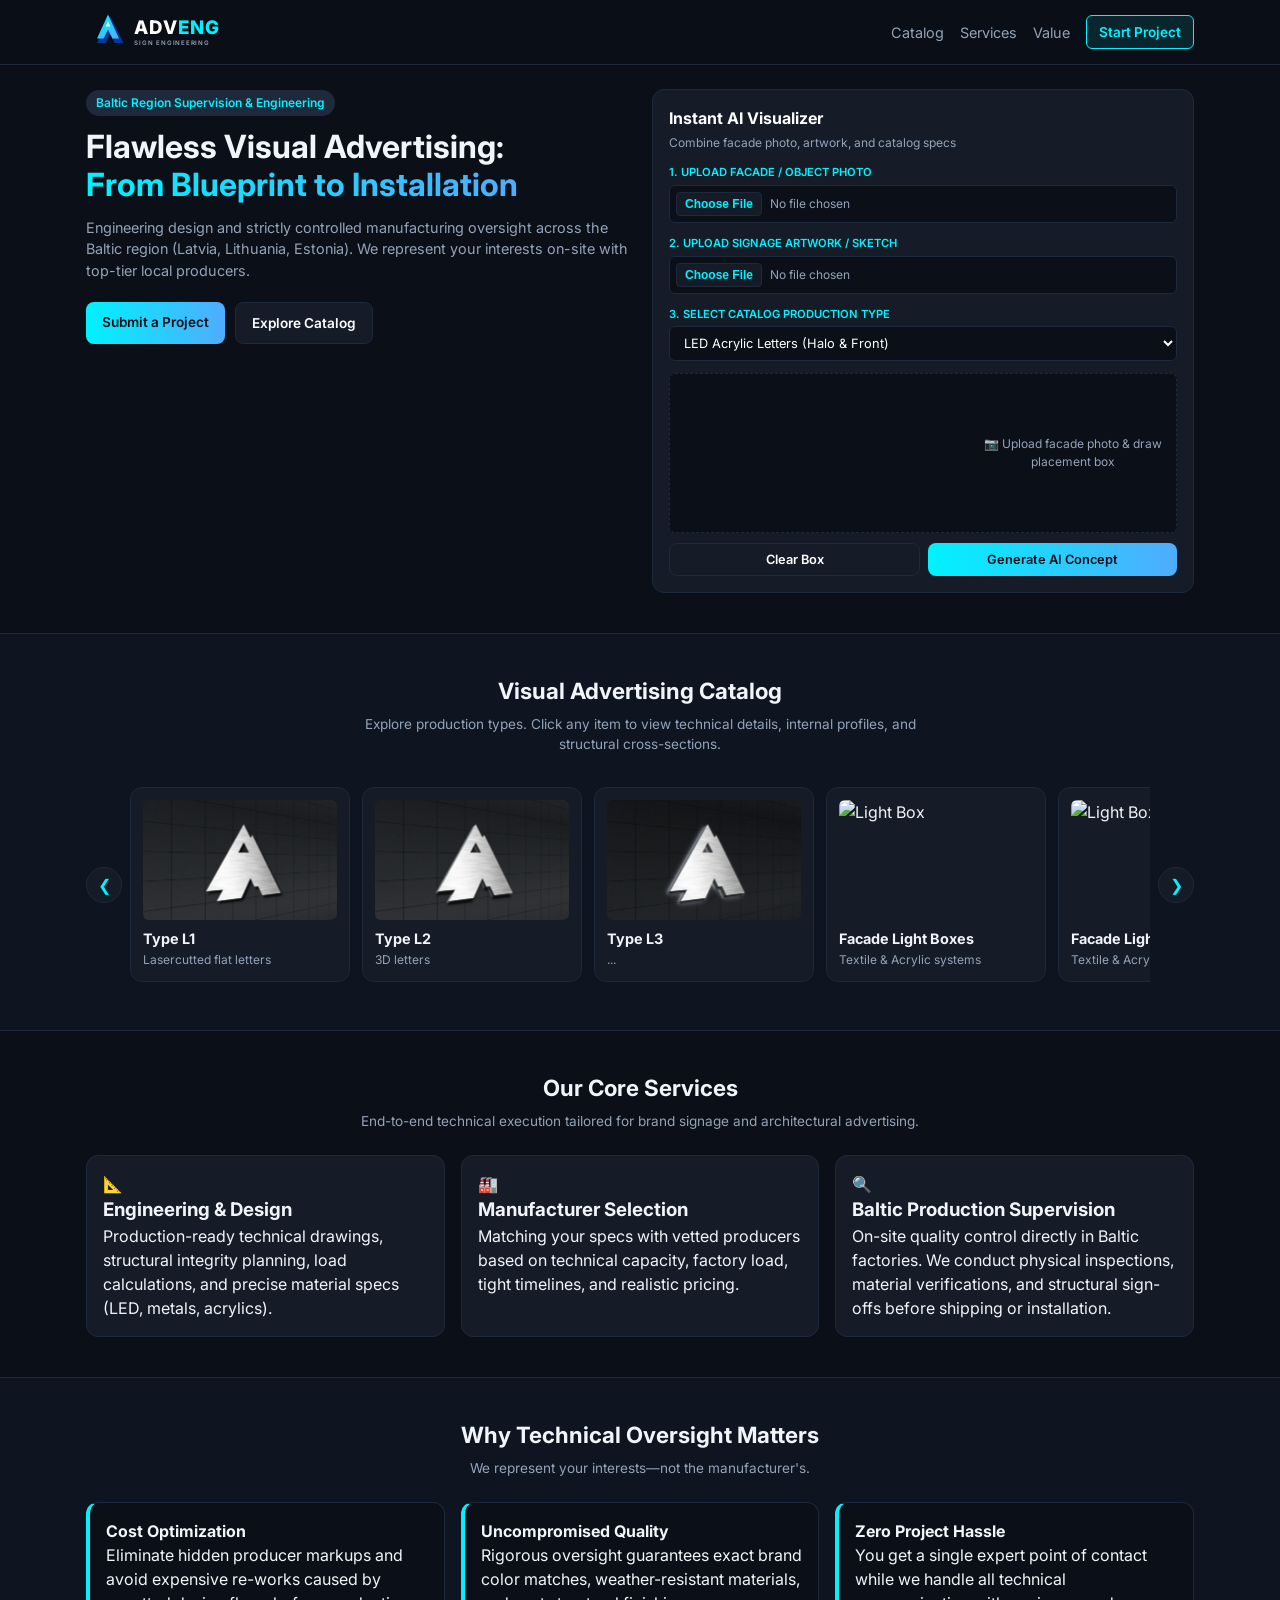
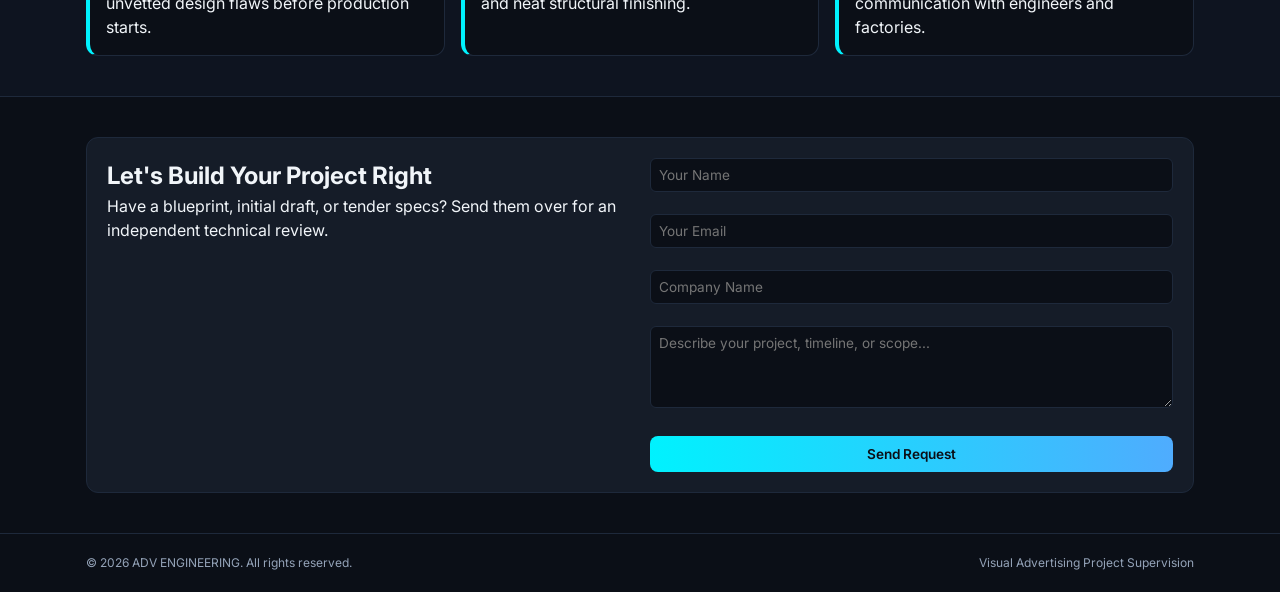
==== commit 1df92769: "Update index.html" ====
--- a/index.html
+++ b/index.html
@@ -135,12 +135,12 @@
                         
  <!--L1_------------------------------->
 
-                   <div class="catalog-card" onclick="openModal('Type L1', 'Lasercutted flat letters', 'prof/L1.svg', 'Material thickness 3..20mm.', 'prof/L1.glb')">
+                   <div class="catalog-card" onclick="openModal('Type L1', 'Lasercutted flat letters', 'prof/L1.svg', 'Material thickness 3..20mm, welded pins according mounting template.', 'prof/L1.glb')">
                             <div class="catalog-img-box">
                                 <img src="prof/L1.webp" alt="Letters">
                             </div>
                             <h3>Type L1</h3>
-                            <p> Lasercutted flat letters</p>
+                            <p>Lasercutted flat letters</p>
                         </div>
 
 
@@ -151,7 +151,7 @@
                                 <img src="prof/L2.webp" alt="Letters">
                             </div>
                             <h3>Type L2</h3>
-                            <p>...</p>
+                            <p>3D letters</p>
                         </div>
 
 
@@ -162,7 +162,7 @@
 
 <div class="catalog-card" onclick="openModal('Type L3', 'Lasercutted flat letters', 'prof/L3.svg', 'Material thickness 3..20mm.', 'prof/L3.glb')">
                             <div class="catalog-img-box">
-                                <img src="prof/L2.webp" alt="Letters">
+                                <img src="prof/L3.webp" alt="Letters">
                             </div>
                             <h3>Type L3</h3>
                             <p>...</p>
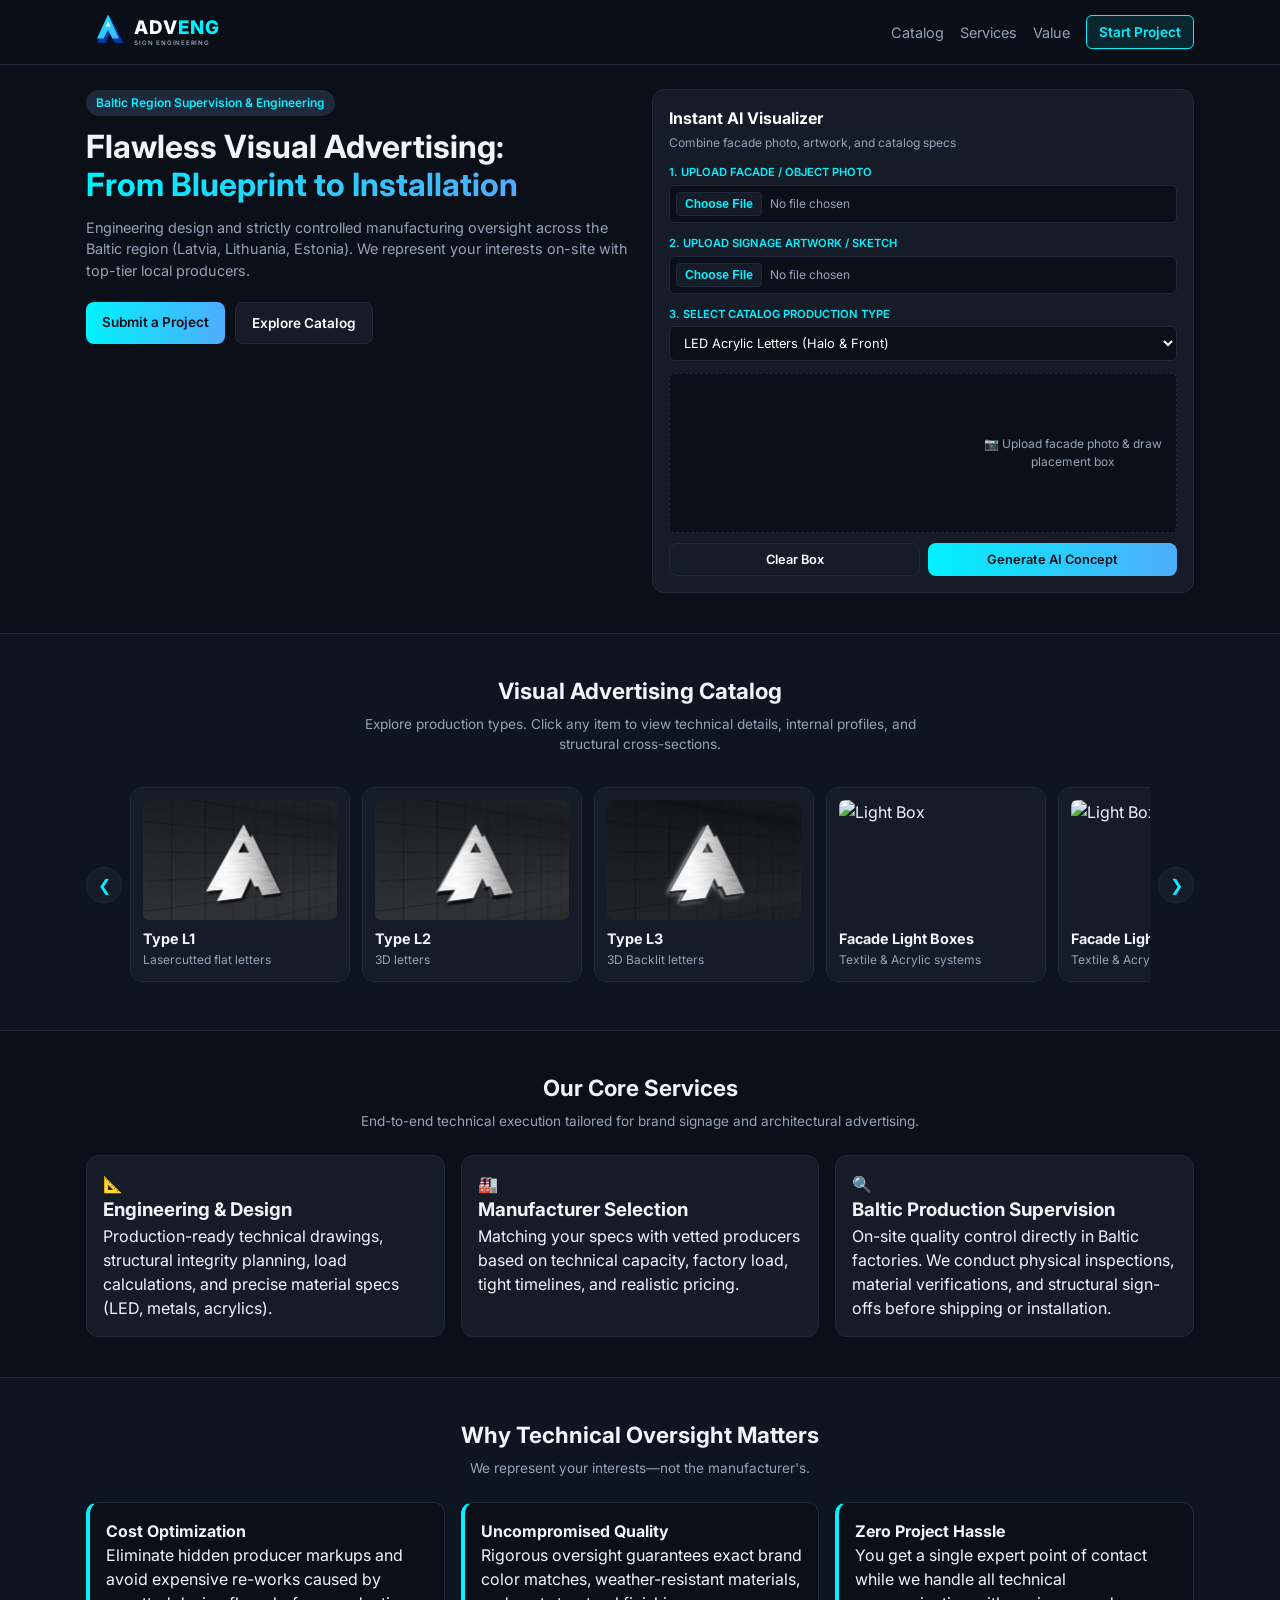
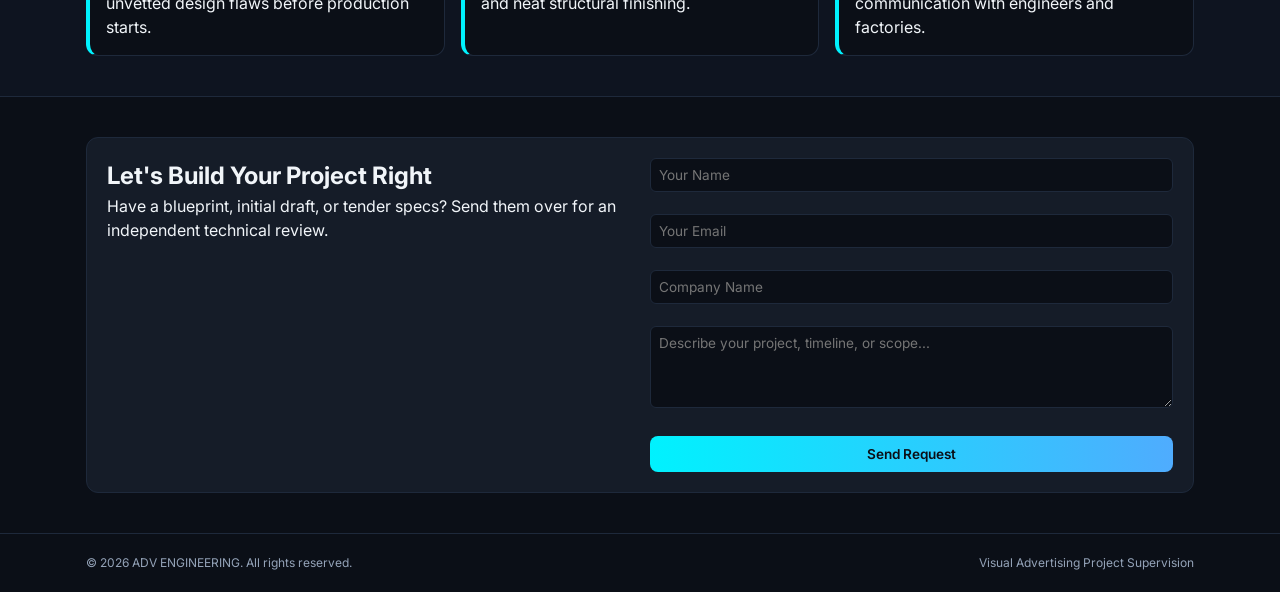
==== commit d3956eb8: "Update description for Type L3 in index.html" ====
--- a/index.html
+++ b/index.html
@@ -165,7 +165,7 @@
                                 <img src="prof/L3.webp" alt="Letters">
                             </div>
                             <h3>Type L3</h3>
-                            <p>...</p>
+                            <p>3D Backlit letters </p>
                         </div>
 
                         
